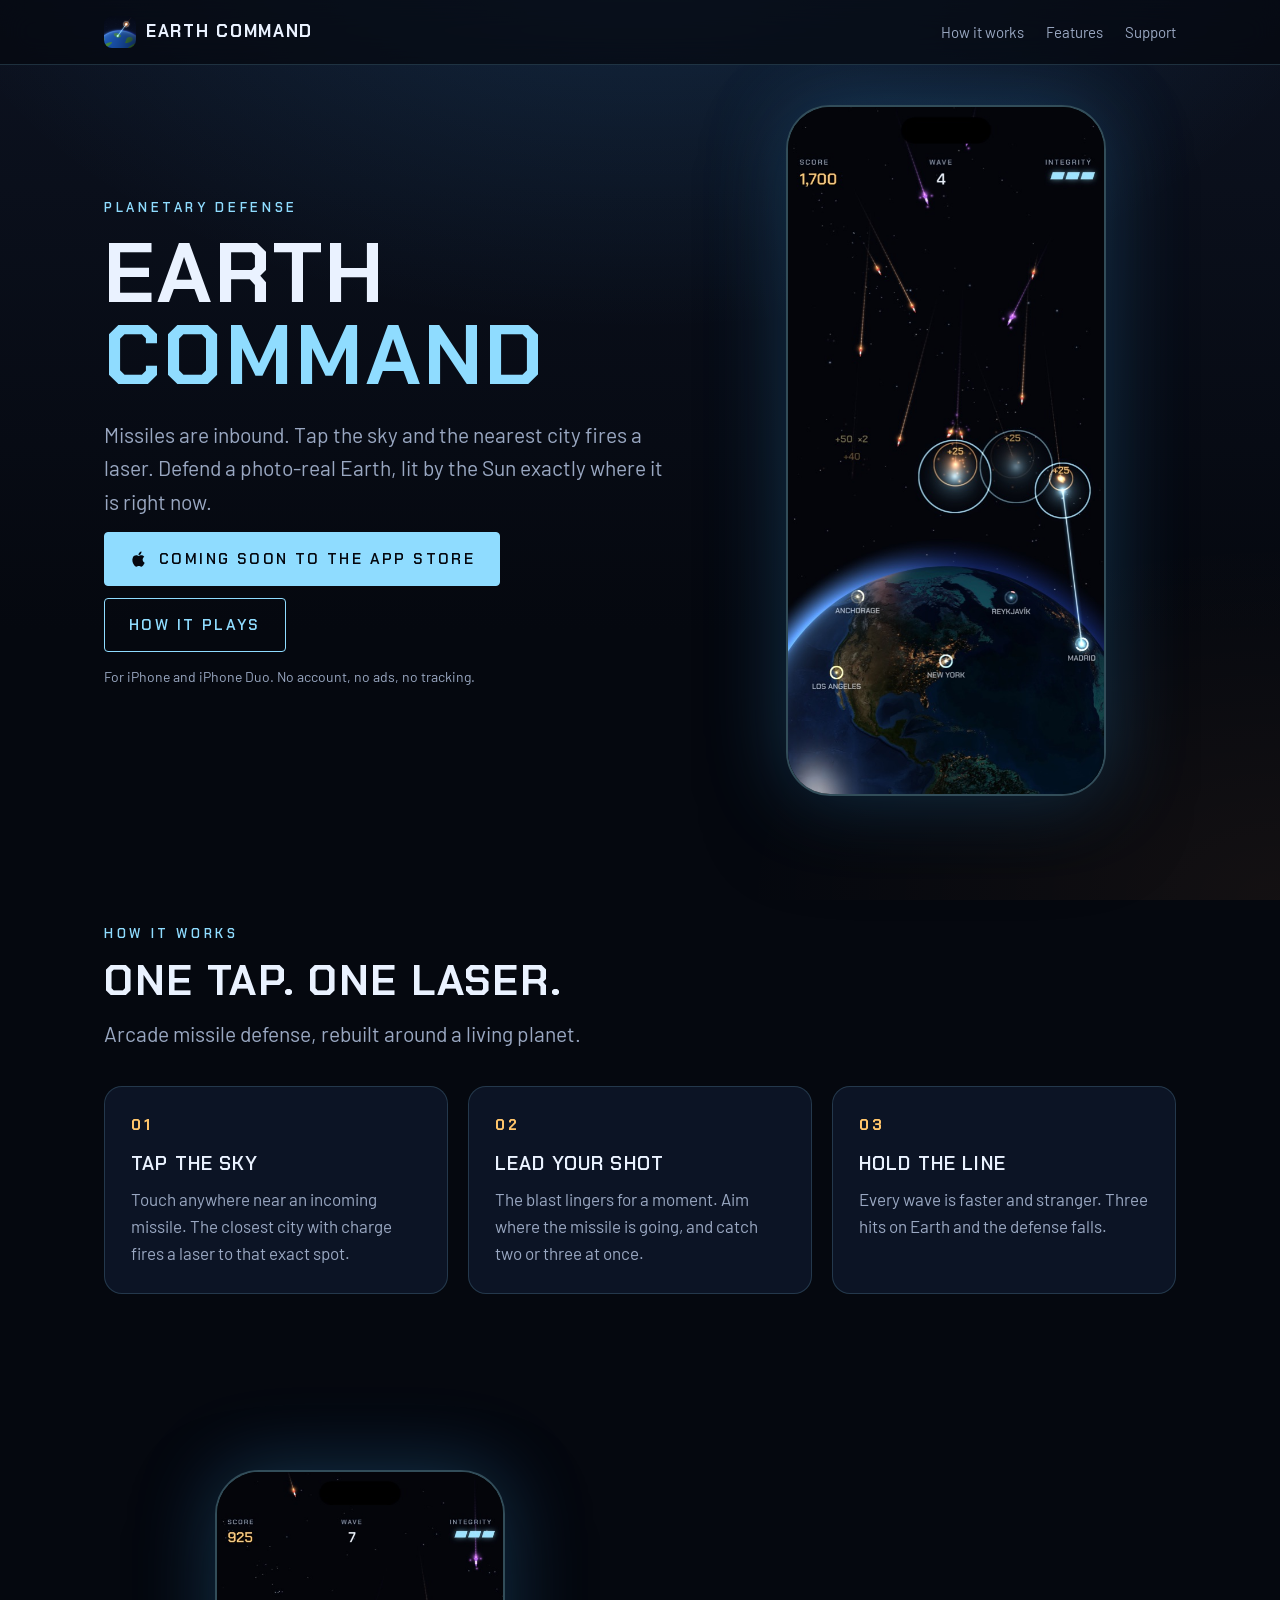
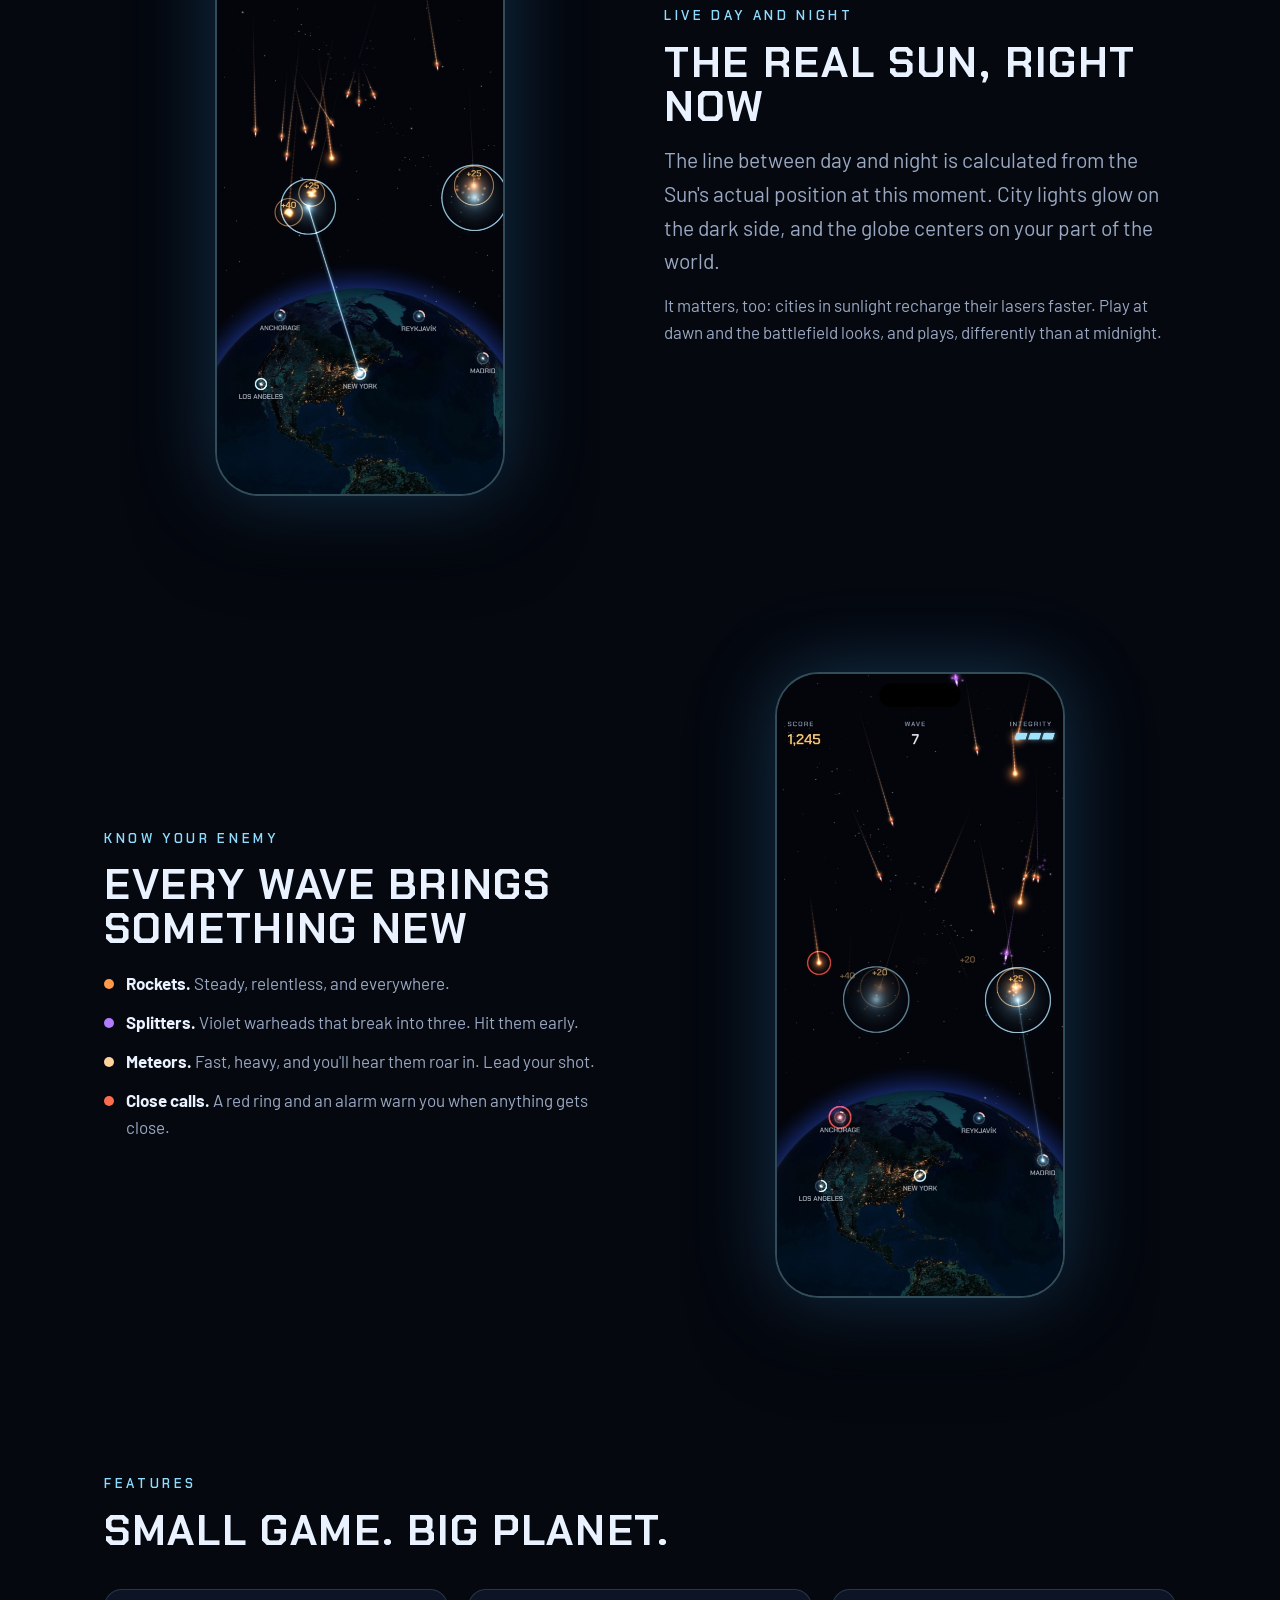
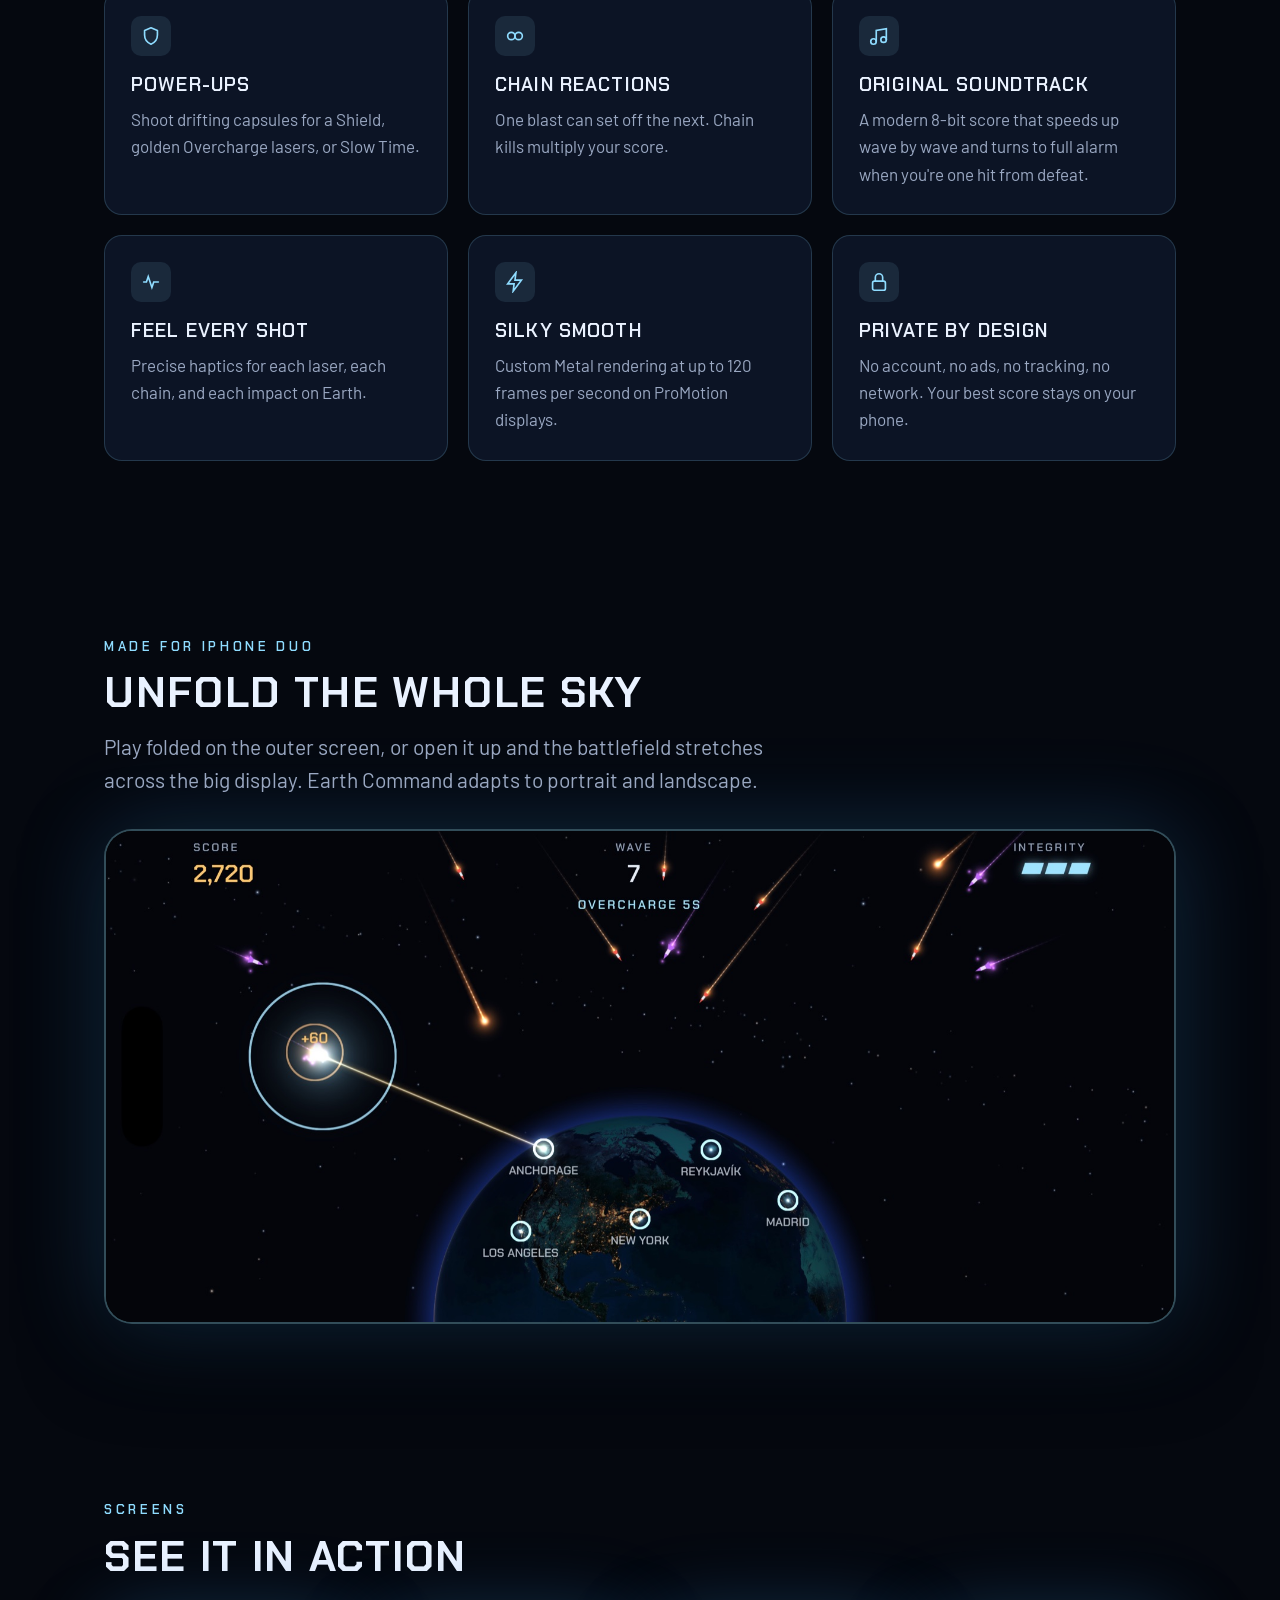
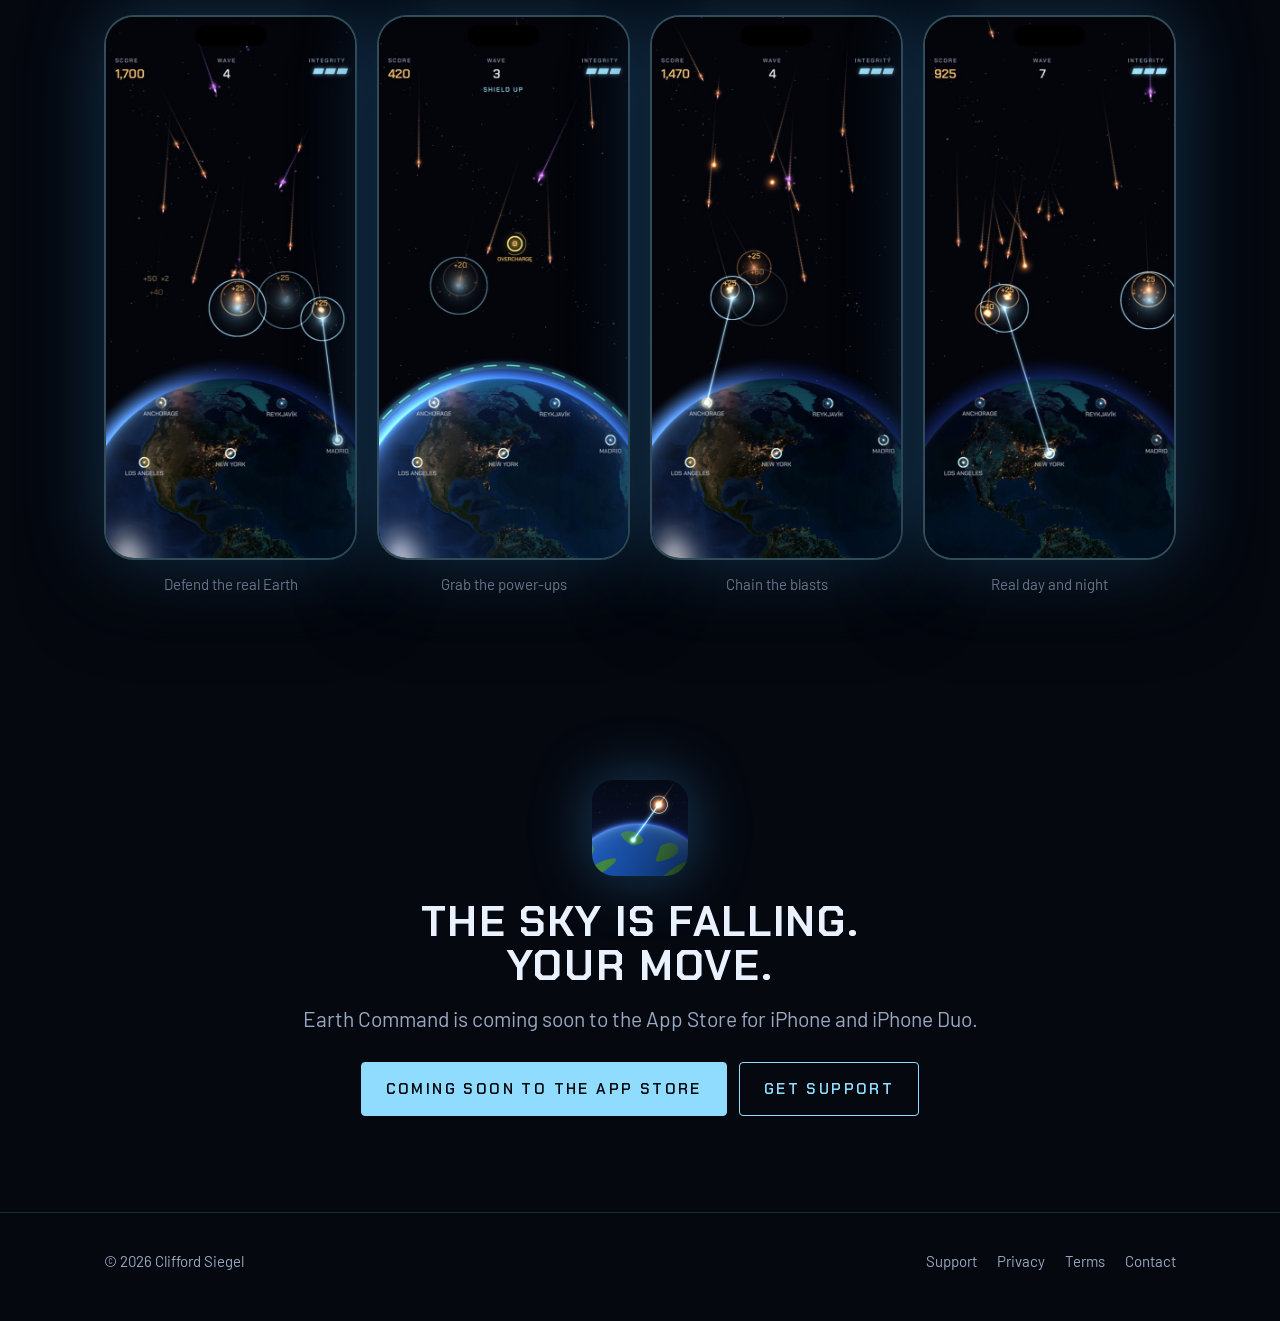
==== marketing.html @ 1ec48d59 "Add Earth Command marketing, support, privacy and terms pages Co-Authored-By: Claude Opus 5.5 <norep" ====
<!doctype html>
<html lang="en">
<head>
<meta charset="utf-8">
<meta name="viewport" content="width=device-width, initial-scale=1">
<title>Earth Command: Planetary laser defense for iPhone</title>
<meta name="description" content="Defend a photo-real Earth, lit by today's actual sunlight. Tap the sky to fire lasers from real cities. An arcade missile-defense game made for iPhone and iPhone Duo.">
<meta property="og:title" content="Earth Command">
<meta property="og:description" content="Planetary laser defense under today's real sunlight. Made for iPhone Duo.">
<meta property="og:image" content="img/og.jpg">
<meta name="theme-color" content="#05080f">
<link rel="icon" href="img/icon.png">
<link rel="apple-touch-icon" href="img/apple-touch-icon.png">
<link rel="preconnect" href="https://fonts.googleapis.com">
<link rel="preconnect" href="https://fonts.gstatic.com" crossorigin>
<link href="https://fonts.googleapis.com/css2?family=Barlow:wght@400;600&family=Chakra+Petch:wght@500;600;700&display=swap" rel="stylesheet">
<link rel="stylesheet" href="style.css">
</head>
<body>

<header class="nav">
  <div class="wrap">
    <a class="brand" href="marketing.html"><img src="img/icon.png" alt="">Earth Command</a>
    <nav>
      <a class="hide-sm" href="#how">How it works</a>
      <a class="hide-sm" href="#features">Features</a>
      <a href="index.html">Support</a>
    </nav>
  </div>
</header>

<main>
  <section class="hero">
    <div class="wrap">
      <div>
        <span class="eyebrow">Planetary defense</span>
        <h1>Earth<br><span class="accent">Command</span></h1>
        <p class="lede">Missiles are inbound. Tap the sky and the nearest city fires a laser. Defend a photo-real Earth, lit by the Sun exactly where it is right now.</p>
        <div class="ctas">
          <!-- Replace href with the App Store link once the app is live: https://apps.apple.com/app/idXXXXXXXXXX -->
          <a class="btn" href="#get" aria-label="Coming soon on the App Store">
            <svg viewBox="0 0 24 24" fill="currentColor" aria-hidden="true"><path d="M16.37 12.7c-.02-2.3 1.88-3.4 1.96-3.46-1.07-1.56-2.73-1.78-3.32-1.8-1.41-.14-2.76.83-3.48.83-.72 0-1.82-.81-3-.79-1.54.02-2.96.9-3.76 2.28-1.6 2.78-.41 6.9 1.15 9.16.76 1.1 1.67 2.34 2.86 2.3 1.15-.05 1.58-.74 2.97-.74 1.38 0 1.77.74 2.98.72 1.23-.02 2.01-1.12 2.76-2.23.87-1.28 1.23-2.52 1.25-2.58-.03-.01-2.4-.92-2.42-3.66zM14.1 5.95c.63-.77 1.06-1.83.94-2.9-.91.04-2.02.61-2.67 1.37-.58.67-1.1 1.76-.96 2.8 1.02.08 2.06-.52 2.69-1.27z"/></svg>
            Coming soon to the App Store
          </a>
          <a class="btn ghost" href="#how">How it plays</a>
        </div>
        <p class="note">For iPhone and iPhone Duo. No account, no ads, no tracking.</p>
      </div>
      <div class="phone"><img src="img/hero2-5.jpg" alt="Gameplay: lasers fire from New York and Madrid at incoming missiles above a photo-real North America" width="600" height="1304"></div>
    </div>
  </section>

  <section id="how">
    <div class="wrap">
      <span class="eyebrow">How it works</span>
      <h2>One tap. One laser.</h2>
      <p class="lede">Arcade missile defense, rebuilt around a living planet.</p>
      <div class="steps">
        <div class="card"><h3>Tap the sky</h3><p>Touch anywhere near an incoming missile. The closest city with charge fires a laser to that exact spot.</p></div>
        <div class="card"><h3>Lead your shot</h3><p>The blast lingers for a moment. Aim where the missile is going, and catch two or three at once.</p></div>
        <div class="card"><h3>Hold the line</h3><p>Every wave is faster and stranger. Three hits on Earth and the defense falls.</p></div>
      </div>
    </div>
  </section>

  <section>
    <div class="wrap split">
      <div class="phone" style="max-width:290px;margin:0 auto"><img src="img/night2-1.jpg" alt="The night side of Earth with glowing city lights while a laser fires from New York" width="600" height="1304" loading="lazy"></div>
      <div>
        <span class="eyebrow">Live day and night</span>
        <h2>The real Sun, right now</h2>
        <p class="lede">The line between day and night is calculated from the Sun's actual position at this moment. City lights glow on the dark side, and the globe centers on your part of the world.</p>
        <p class="muted">It matters, too: cities in sunlight recharge their lasers faster. Play at dawn and the battlefield looks, and plays, differently than at midnight.</p>
      </div>
    </div>
  </section>

  <section>
    <div class="wrap split flip">
      <div class="phone" style="max-width:290px;margin:0 auto"><img src="img/night2-3.jpg" alt="A red warning ring around a missile close to Anchorage" width="600" height="1304" loading="lazy"></div>
      <div>
        <span class="eyebrow">Know your enemy</span>
        <h2>Every wave brings something new</h2>
        <ul class="threats">
          <li><span class="dot" style="background:#ff9a4a"></span><span><strong>Rockets.</strong> <span class="muted">Steady, relentless, and everywhere.</span></span></li>
          <li><span class="dot" style="background:#b57bff"></span><span><strong>Splitters.</strong> <span class="muted">Violet warheads that break into three. Hit them early.</span></span></li>
          <li><span class="dot" style="background:#ffd29a"></span><span><strong>Meteors.</strong> <span class="muted">Fast, heavy, and you'll hear them roar in. Lead your shot.</span></span></li>
          <li><span class="dot" style="background:var(--danger)"></span><span><strong>Close calls.</strong> <span class="muted">A red ring and an alarm warn you when anything gets close.</span></span></li>
        </ul>
      </div>
    </div>
  </section>

  <section id="features">
    <div class="wrap">
      <span class="eyebrow">Features</span>
      <h2>Small game. Big planet.</h2>
      <div class="features">
        <div class="card">
          <div class="icon"><svg viewBox="0 0 24 24" fill="none" stroke="currentColor" stroke-width="1.8" stroke-linecap="round" stroke-linejoin="round"><path d="M12 3l7 3v5c0 4.5-3 8.3-7 10-4-1.7-7-5.5-7-10V6l7-3z"/></svg></div>
          <h3>Power-ups</h3><p>Shoot drifting capsules for a Shield, golden Overcharge lasers, or Slow Time.</p>
        </div>
        <div class="card">
          <div class="icon"><svg viewBox="0 0 24 24" fill="none" stroke="currentColor" stroke-width="1.8" stroke-linecap="round"><circle cx="8" cy="12" r="4"/><circle cx="16" cy="12" r="4"/></svg></div>
          <h3>Chain reactions</h3><p>One blast can set off the next. Chain kills multiply your score.</p>
        </div>
        <div class="card">
          <div class="icon"><svg viewBox="0 0 24 24" fill="none" stroke="currentColor" stroke-width="1.8" stroke-linecap="round"><path d="M9 18V6l11-2v12"/><circle cx="6" cy="18" r="3"/><circle cx="17" cy="16" r="3"/></svg></div>
          <h3>Original soundtrack</h3><p>A modern 8-bit score that speeds up wave by wave and turns to full alarm when you're one hit from defeat.</p>
        </div>
        <div class="card">
          <div class="icon"><svg viewBox="0 0 24 24" fill="none" stroke="currentColor" stroke-width="1.8" stroke-linecap="round"><path d="M4 12h3l2-6 4 12 2-6h5"/></svg></div>
          <h3>Feel every shot</h3><p>Precise haptics for each laser, each chain, and each impact on Earth.</p>
        </div>
        <div class="card">
          <div class="icon"><svg viewBox="0 0 24 24" fill="none" stroke="currentColor" stroke-width="1.8" stroke-linecap="round"><path d="M13 2L4 14h7l-1 8 9-12h-7l1-8z"/></svg></div>
          <h3>Silky smooth</h3><p>Custom Metal rendering at up to 120 frames per second on ProMotion displays.</p>
        </div>
        <div class="card">
          <div class="icon"><svg viewBox="0 0 24 24" fill="none" stroke="currentColor" stroke-width="1.8" stroke-linecap="round"><rect x="5" y="11" width="14" height="10" rx="2"/><path d="M8 11V7a4 4 0 018 0v4"/></svg></div>
          <h3>Private by design</h3><p>No account, no ads, no tracking, no network. Your best score stays on your phone.</p>
        </div>
      </div>
    </div>
  </section>

  <section>
    <div class="wrap">
      <span class="eyebrow">Made for iPhone Duo</span>
      <h2>Unfold the whole sky</h2>
      <p class="lede">Play folded on the outer screen, or open it up and the battlefield stretches across the big display. Earth Command adapts to portrait and landscape.</p>
      <div class="wide" style="margin-top:32px"><img src="img/landnight-3.jpg" alt="Landscape gameplay: a laser from Anchorage destroys a missile above the night side of Earth" width="1800" height="828" loading="lazy"></div>
    </div>
  </section>

  <section>
    <div class="wrap">
      <span class="eyebrow">Screens</span>
      <h2>See it in action</h2>
      <div class="gallery">
        <figure style="margin:0"><div class="phone"><img src="img/hero2-5.jpg" alt="Lasers and chain blasts over North America" loading="lazy"></div><figcaption>Defend the real Earth</figcaption></figure>
        <figure style="margin:0"><div class="phone"><img src="img/pup-4.jpg" alt="An Overcharge capsule drifts across the sky while the shield is up" loading="lazy"></div><figcaption>Grab the power-ups</figcaption></figure>
        <figure style="margin:0"><div class="phone"><img src="img/hero2-2.jpg" alt="A laser from Anchorage sets off a chain of explosions" loading="lazy"></div><figcaption>Chain the blasts</figcaption></figure>
        <figure style="margin:0"><div class="phone"><img src="img/night2-1.jpg" alt="City lights on the night side" loading="lazy"></div><figcaption>Real day and night</figcaption></figure>
      </div>
    </div>
  </section>

  <section class="band" id="get">
    <div class="wrap">
      <img class="icon" src="img/icon.png" alt="Earth Command app icon">
      <h2>The sky is falling.<br>Your move.</h2>
      <p class="lede" style="margin:0 auto 26px">Earth Command is coming soon to the App Store for iPhone and iPhone Duo.</p>
      <div class="ctas">
        <a class="btn" href="#get">Coming soon to the App Store</a>
        <a class="btn ghost" href="index.html">Get support</a>
      </div>
    </div>
  </section>
</main>

<footer>
  <div class="wrap">
    <span>© 2026 Clifford Siegel</span>
    <nav>
      <a href="index.html">Support</a>
      <a href="privacy.html">Privacy</a>
      <a href="terms.html">Terms</a>
      <a href="mailto:cliffordsiegel@gmail.com">Contact</a>
    </nav>
  </div>
</footer>
</body>
</html>
---- style.css ----
:root {
  --bg: #0c1220;
  --bg-deep: #05080f;
  --panel: rgba(16, 26, 46, 0.72);
  --line: rgba(143, 220, 255, 0.18);
  --ion: #8fdcff;
  --ion-strong: #5cc8ff;
  --gold: #ffc56b;
  --ink: #eaf2ff;
  --muted: #9aa8c2;
  --danger: #ff6b4d;
  --radius: 18px;
  --max: 1120px;
}

* { box-sizing: border-box; }
html { scroll-behavior: smooth; }
body {
  margin: 0;
  background: var(--bg-deep);
  background-image:
    radial-gradient(1200px 700px at 50% -10%, rgba(63, 169, 255, 0.16), transparent 60%),
    radial-gradient(900px 600px at 100% 100%, rgba(255, 154, 74, 0.06), transparent 60%),
    linear-gradient(180deg, var(--bg) 0%, var(--bg-deep) 70%);
  background-attachment: fixed;
  color: var(--ink);
  font: 400 17px/1.6 "Barlow", system-ui, -apple-system, sans-serif;
  -webkit-font-smoothing: antialiased;
}
img { max-width: 100%; height: auto; display: block; }
a { color: var(--ion); text-decoration: none; }
a:hover { text-decoration: underline; }

h1, h2, h3, .eyebrow, .btn, .brand {
  font-family: "Chakra Petch", system-ui, sans-serif;
  text-transform: uppercase;
  letter-spacing: 0.04em;
}
h1 { font-size: clamp(44px, 7vw, 84px); line-height: 0.98; margin: 0 0 20px; font-weight: 700; }
h1 .accent { color: var(--ion); }
h2 { font-size: clamp(28px, 4vw, 42px); line-height: 1.05; margin: 0 0 14px; font-weight: 700; }
h3 { font-size: 19px; margin: 0 0 6px; font-weight: 600; letter-spacing: 0.06em; }
p { margin: 0 0 14px; }
.lede { font-size: clamp(18px, 2vw, 21px); color: var(--muted); max-width: 34em; }
.eyebrow { color: var(--ion); font-size: 13px; letter-spacing: 0.28em; font-weight: 600; margin-bottom: 14px; display: block; }
.muted { color: var(--muted); }

.wrap { max-width: var(--max); margin: 0 auto; padding: 0 24px; }
section { padding: 88px 0; }

/* Nav */
.nav { position: sticky; top: 0; z-index: 10; backdrop-filter: blur(14px); -webkit-backdrop-filter: blur(14px); background: rgba(5, 8, 15, 0.7); border-bottom: 1px solid var(--line); }
.nav .wrap { display: flex; align-items: center; justify-content: space-between; height: 64px; gap: 16px; }
.brand { display: flex; align-items: center; gap: 10px; color: var(--ink); font-weight: 700; font-size: 17px; letter-spacing: 0.1em; white-space: nowrap; }
.brand img { width: 32px; height: 32px; border-radius: 8px; }
.brand:hover { text-decoration: none; }
.nav nav { display: flex; gap: 22px; font-size: 15px; }
.nav nav a { color: var(--muted); }
.nav nav a:hover, .nav nav a[aria-current] { color: var(--ink); text-decoration: none; }

/* Buttons */
.btn { display: inline-flex; align-items: center; gap: 10px; padding: 14px 24px; border-radius: 4px; font-weight: 600; font-size: 15px; letter-spacing: 0.16em; border: 1px solid var(--ion); color: var(--bg-deep); background: var(--ion); }
.btn:hover { text-decoration: none; background: #b3e8ff; }
.btn.ghost { background: transparent; color: var(--ion); }
.btn.ghost:hover { background: rgba(143, 220, 255, 0.08); }
.btn svg { width: 20px; height: 20px; }
.ctas { display: flex; flex-wrap: wrap; gap: 12px; align-items: center; }
.note { font-size: 14px; color: var(--muted); margin-top: 14px; }

/* Hero */
.hero { padding: 40px 0 40px; }
.hero .wrap { display: grid; grid-template-columns: 1.1fr 0.9fr; gap: 48px; align-items: center; }
.phone { position: relative; border-radius: 44px; overflow: hidden; border: 2px solid rgba(143, 220, 255, 0.35); box-shadow: 0 0 80px rgba(63, 169, 255, 0.28), 0 30px 80px rgba(0, 0, 0, 0.6); background: #000; }
.hero .phone { width: min(320px, calc((100vh - 140px) * 0.46)); min-width: 240px; margin: 0 auto; }
.wide { border-radius: 28px; overflow: hidden; border: 2px solid rgba(143, 220, 255, 0.35); box-shadow: 0 0 90px rgba(63, 169, 255, 0.22), 0 30px 80px rgba(0, 0, 0, 0.6); background: #000; }

/* Steps */
.steps { display: grid; grid-template-columns: repeat(3, 1fr); gap: 20px; margin-top: 36px; counter-reset: step; }
.card { background: var(--panel); border: 1px solid var(--line); border-radius: var(--radius); padding: 26px; position: relative; }
.steps .card::before { counter-increment: step; content: "0" counter(step); font-family: "Chakra Petch", sans-serif; font-weight: 700; color: var(--gold); font-size: 15px; letter-spacing: 0.2em; display: block; margin-bottom: 12px; }
.card p { color: var(--muted); margin: 0; }

/* Features */
.features { display: grid; grid-template-columns: repeat(3, 1fr); gap: 20px; margin-top: 36px; }
.features .card .icon { width: 40px; height: 40px; border-radius: 10px; display: grid; place-items: center; margin-bottom: 14px; background: rgba(143, 220, 255, 0.1); color: var(--ion); }
.features .card .icon svg { width: 22px; height: 22px; }

/* Split */
.split { display: grid; grid-template-columns: 1fr 1fr; gap: 48px; align-items: center; }
.split.flip > :first-child { order: 2; }
.threats { list-style: none; padding: 0; margin: 18px 0 0; display: grid; gap: 12px; }
.threats li { display: flex; gap: 12px; align-items: baseline; }
.dot { width: 10px; height: 10px; border-radius: 50%; flex: none; transform: translateY(-1px); }

/* Gallery */
.gallery { display: grid; grid-template-columns: repeat(4, 1fr); gap: 20px; margin-top: 36px; }
.gallery .phone { border-radius: 30px; }
.gallery figcaption { text-align: center; margin-top: 12px; color: var(--muted); font-size: 15px; }

/* CTA band */
.band { text-align: center; padding: 96px 0; }
.band .ctas { justify-content: center; }
.band img.icon { width: 96px; height: 96px; border-radius: 22px; margin: 0 auto 24px; box-shadow: 0 0 60px rgba(63, 169, 255, 0.35); }

/* Doc pages */
.doc { padding: 56px 0 80px; }
.doc .wrap { max-width: 780px; }
.doc h1 { font-size: clamp(36px, 6vw, 56px); }
.doc h2 { font-size: 24px; margin-top: 44px; letter-spacing: 0.06em; }
.doc h3 { margin-top: 22px; }
.doc p, .doc li { color: #c9d4ea; }
.doc ul { padding-left: 22px; }
.doc li { margin-bottom: 8px; }
.updated { color: var(--muted); font-size: 15px; }
.callout { background: var(--panel); border: 1px solid var(--line); border-left: 3px solid var(--ion); border-radius: 10px; padding: 18px 22px; margin: 24px 0; }
.callout p:last-child { margin: 0; }
details { background: var(--panel); border: 1px solid var(--line); border-radius: 12px; padding: 16px 20px; margin-bottom: 12px; }
details summary { cursor: pointer; font-weight: 600; color: var(--ink); }
details[open] summary { margin-bottom: 10px; }
details p:last-child { margin: 0; }

/* Footer */
footer { border-top: 1px solid var(--line); padding: 36px 0 48px; color: var(--muted); font-size: 15px; }
footer .wrap { display: flex; flex-wrap: wrap; gap: 16px 28px; justify-content: space-between; align-items: center; }
footer nav { display: flex; flex-wrap: wrap; gap: 20px; }
footer a { color: var(--muted); }
footer a:hover { color: var(--ink); }

@media (max-width: 900px) {
  .hero .wrap, .split { grid-template-columns: 1fr; gap: 36px; }
  .split.flip > :first-child { order: 0; }
  .steps, .features { grid-template-columns: 1fr 1fr; }
  .gallery { grid-template-columns: 1fr 1fr; }
  section { padding: 64px 0; }
}
@media (max-width: 600px) {
  .wrap { padding: 0 16px; }
  .nav nav { gap: 12px; font-size: 14px; }
  .brand { font-size: 14px; letter-spacing: 0.06em; gap: 8px; }
  .brand img { width: 28px; height: 28px; }
  .nav nav .hide-sm { display: none; }
  .steps, .features { grid-template-columns: 1fr; }
  .hero .phone { width: min(280px, 80vw); }
  .gallery { gap: 12px; }
}
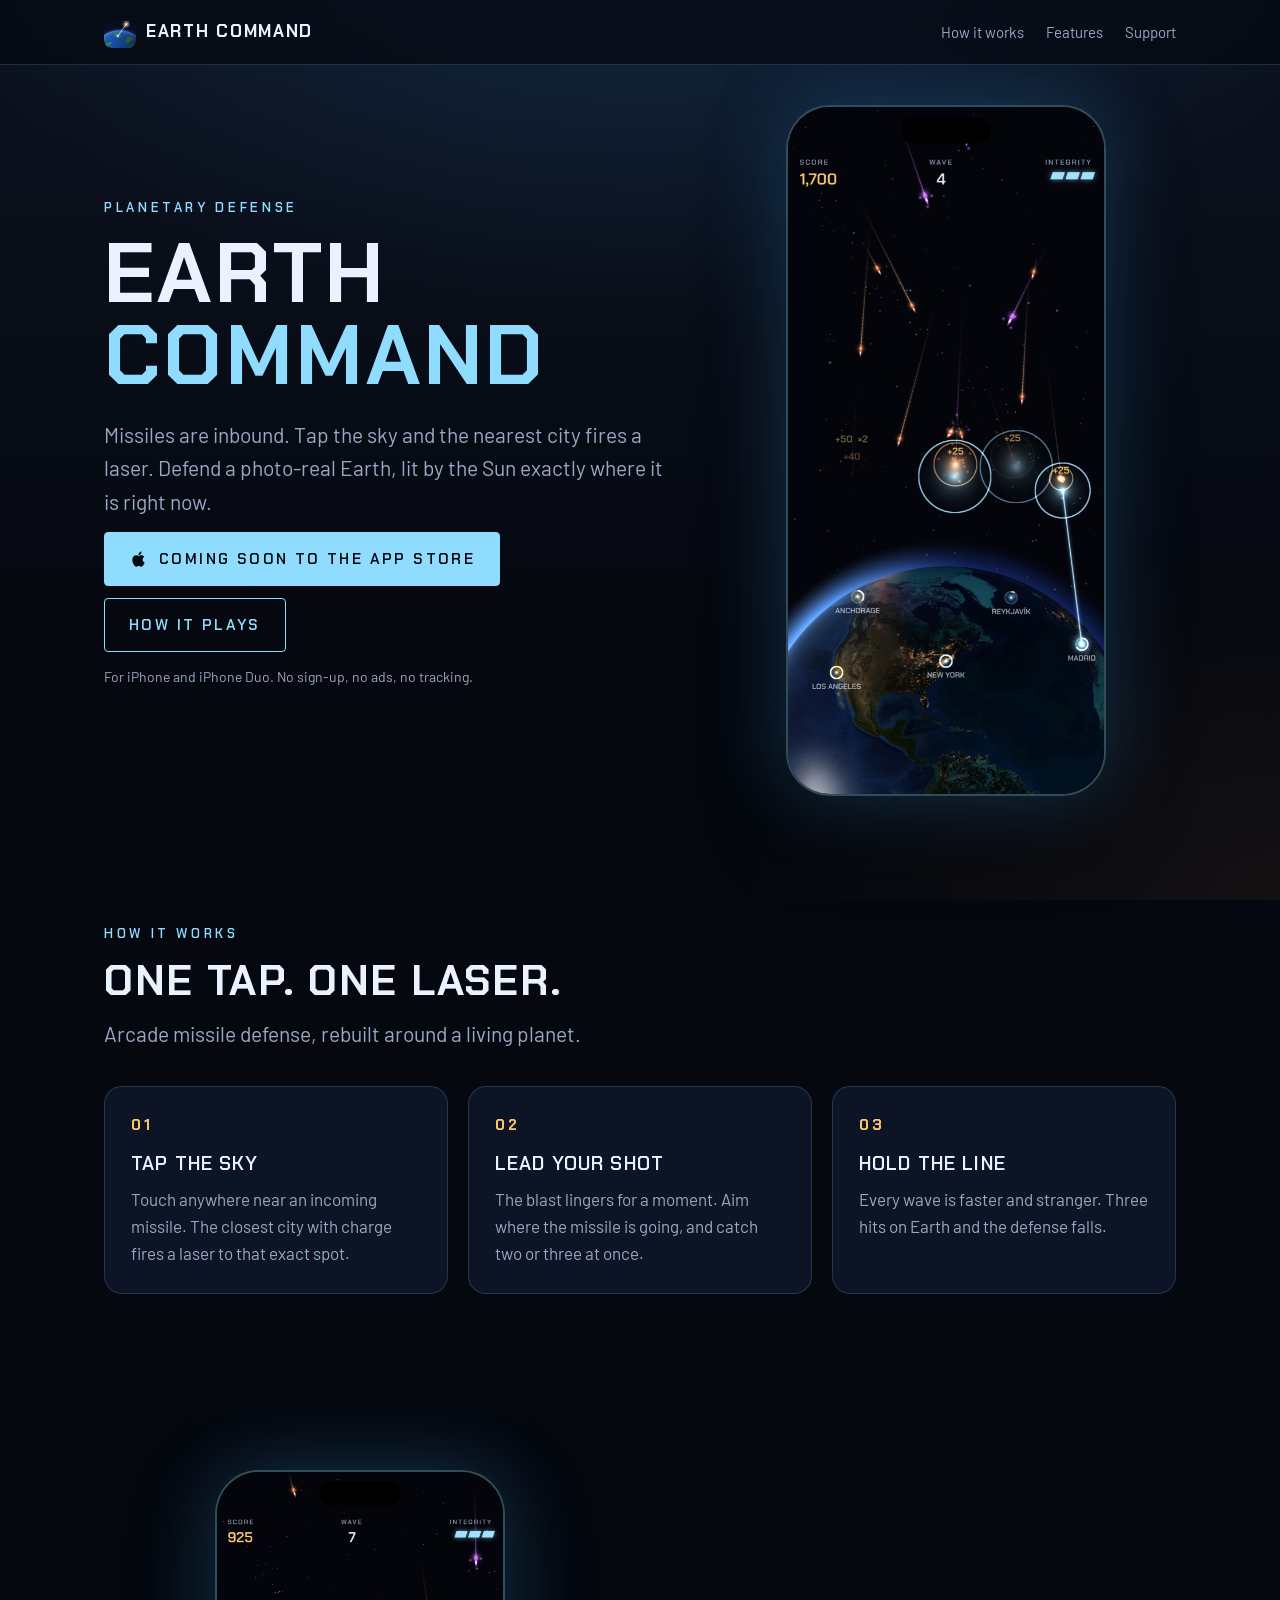
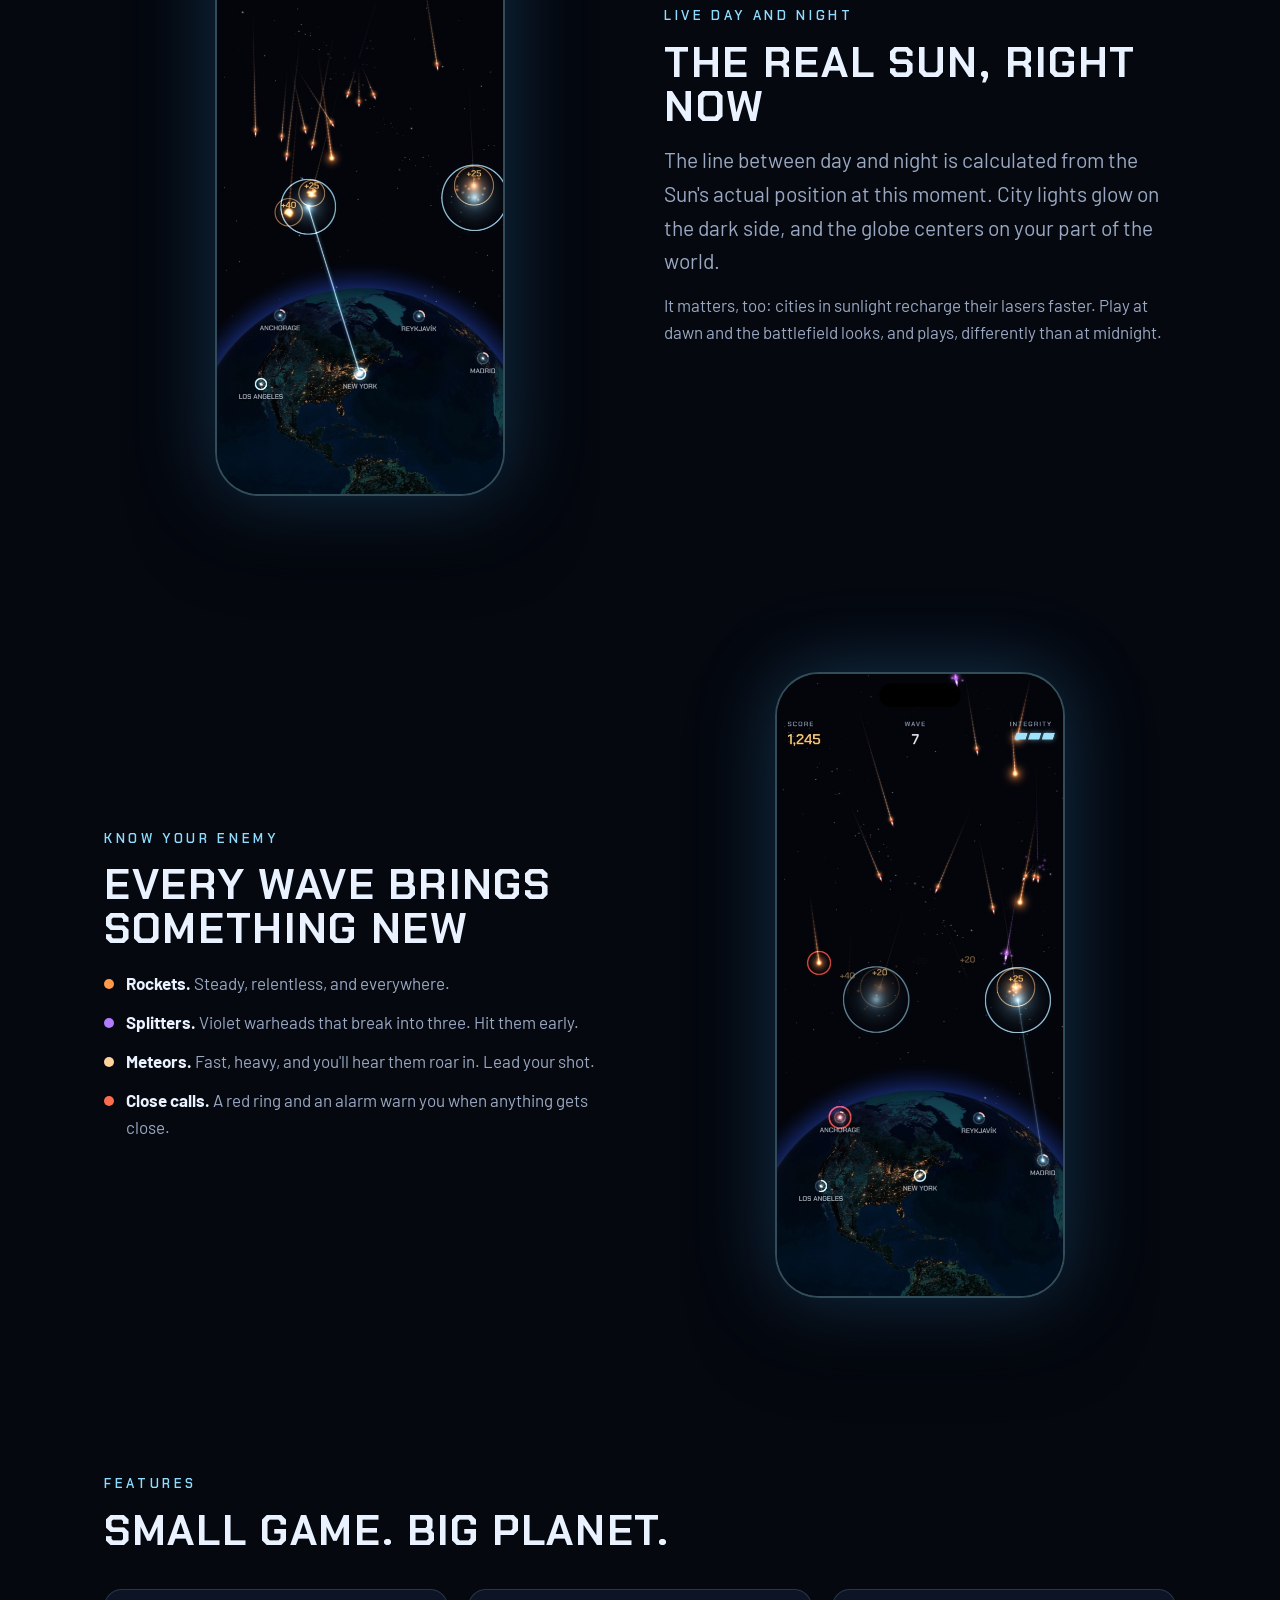
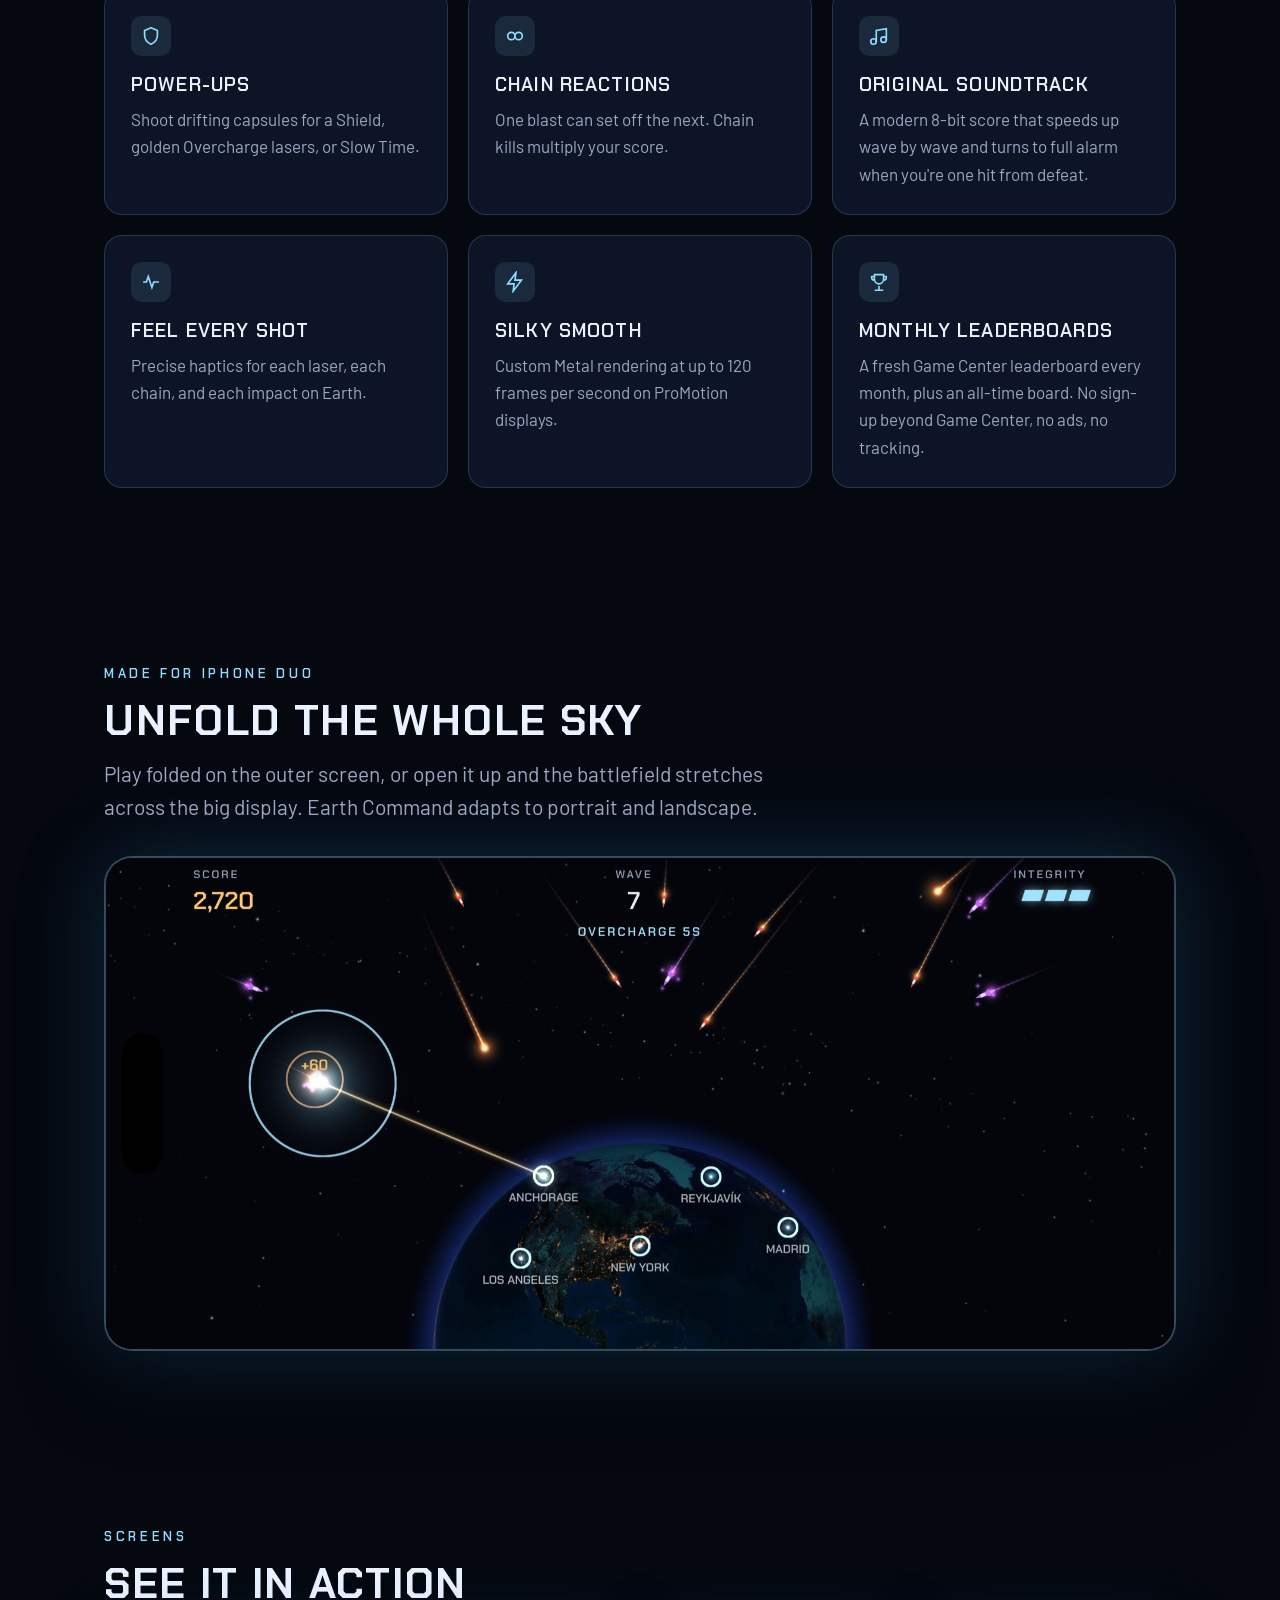
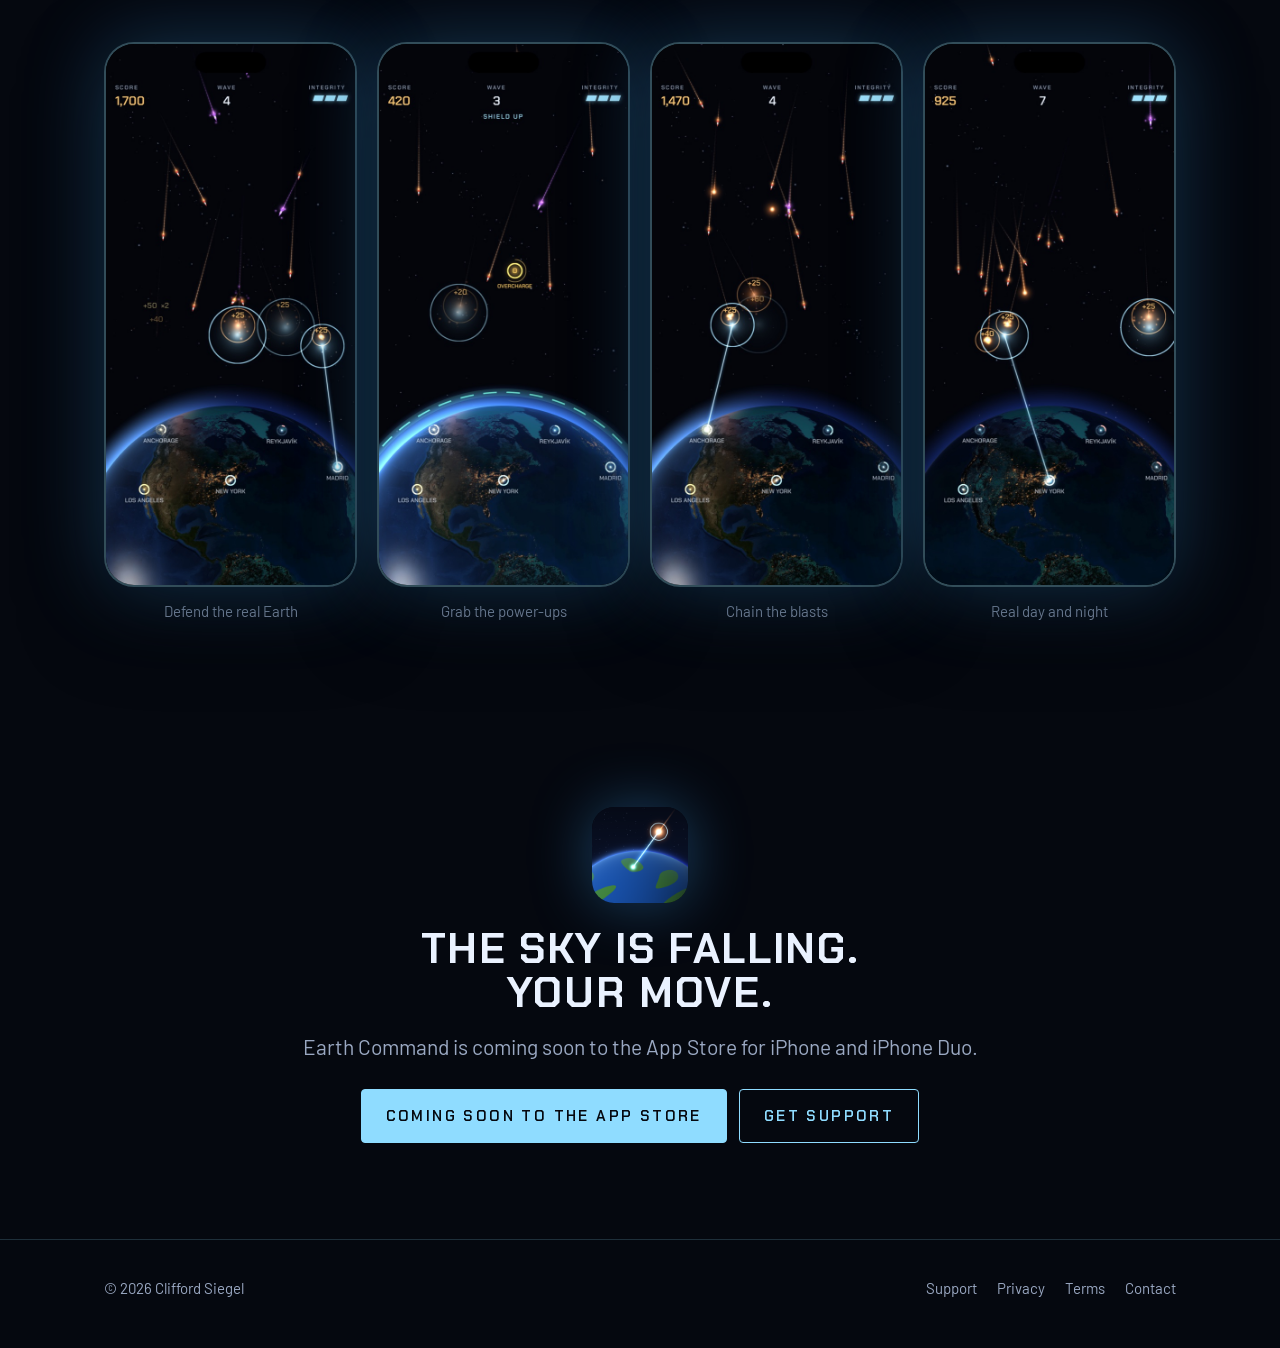
==== commit 98de062a: "Describe Game Center leaderboards in privacy, support and marketing pages Co-Authored-By: Claude Opu" ====
--- a/marketing.html
+++ b/marketing.html
@@ -44,7 +44,7 @@
           </a>
           <a class="btn ghost" href="#how">How it plays</a>
         </div>
-        <p class="note">For iPhone and iPhone Duo. No account, no ads, no tracking.</p>
+        <p class="note">For iPhone and iPhone Duo. No sign-up, no ads, no tracking.</p>
       </div>
       <div class="phone"><img src="img/hero2-5.jpg" alt="Gameplay: lasers fire from New York and Madrid at incoming missiles above a photo-real North America" width="600" height="1304"></div>
     </div>
@@ -117,8 +117,8 @@
           <h3>Silky smooth</h3><p>Custom Metal rendering at up to 120 frames per second on ProMotion displays.</p>
         </div>
         <div class="card">
-          <div class="icon"><svg viewBox="0 0 24 24" fill="none" stroke="currentColor" stroke-width="1.8" stroke-linecap="round"><rect x="5" y="11" width="14" height="10" rx="2"/><path d="M8 11V7a4 4 0 018 0v4"/></svg></div>
-          <h3>Private by design</h3><p>No account, no ads, no tracking, no network. Your best score stays on your phone.</p>
+          <div class="icon"><svg viewBox="0 0 24 24" fill="none" stroke="currentColor" stroke-width="1.8" stroke-linecap="round" stroke-linejoin="round"><path d="M8 21h8M12 17v4M7 4h10v5a5 5 0 01-10 0V4zM7 6H4v1a3 3 0 003 3M17 6h3v1a3 3 0 01-3 3"/></svg></div>
+          <h3>Monthly leaderboards</h3><p>A fresh Game Center leaderboard every month, plus an all-time board. No sign-up beyond Game Center, no ads, no tracking.</p>
         </div>
       </div>
     </div>
